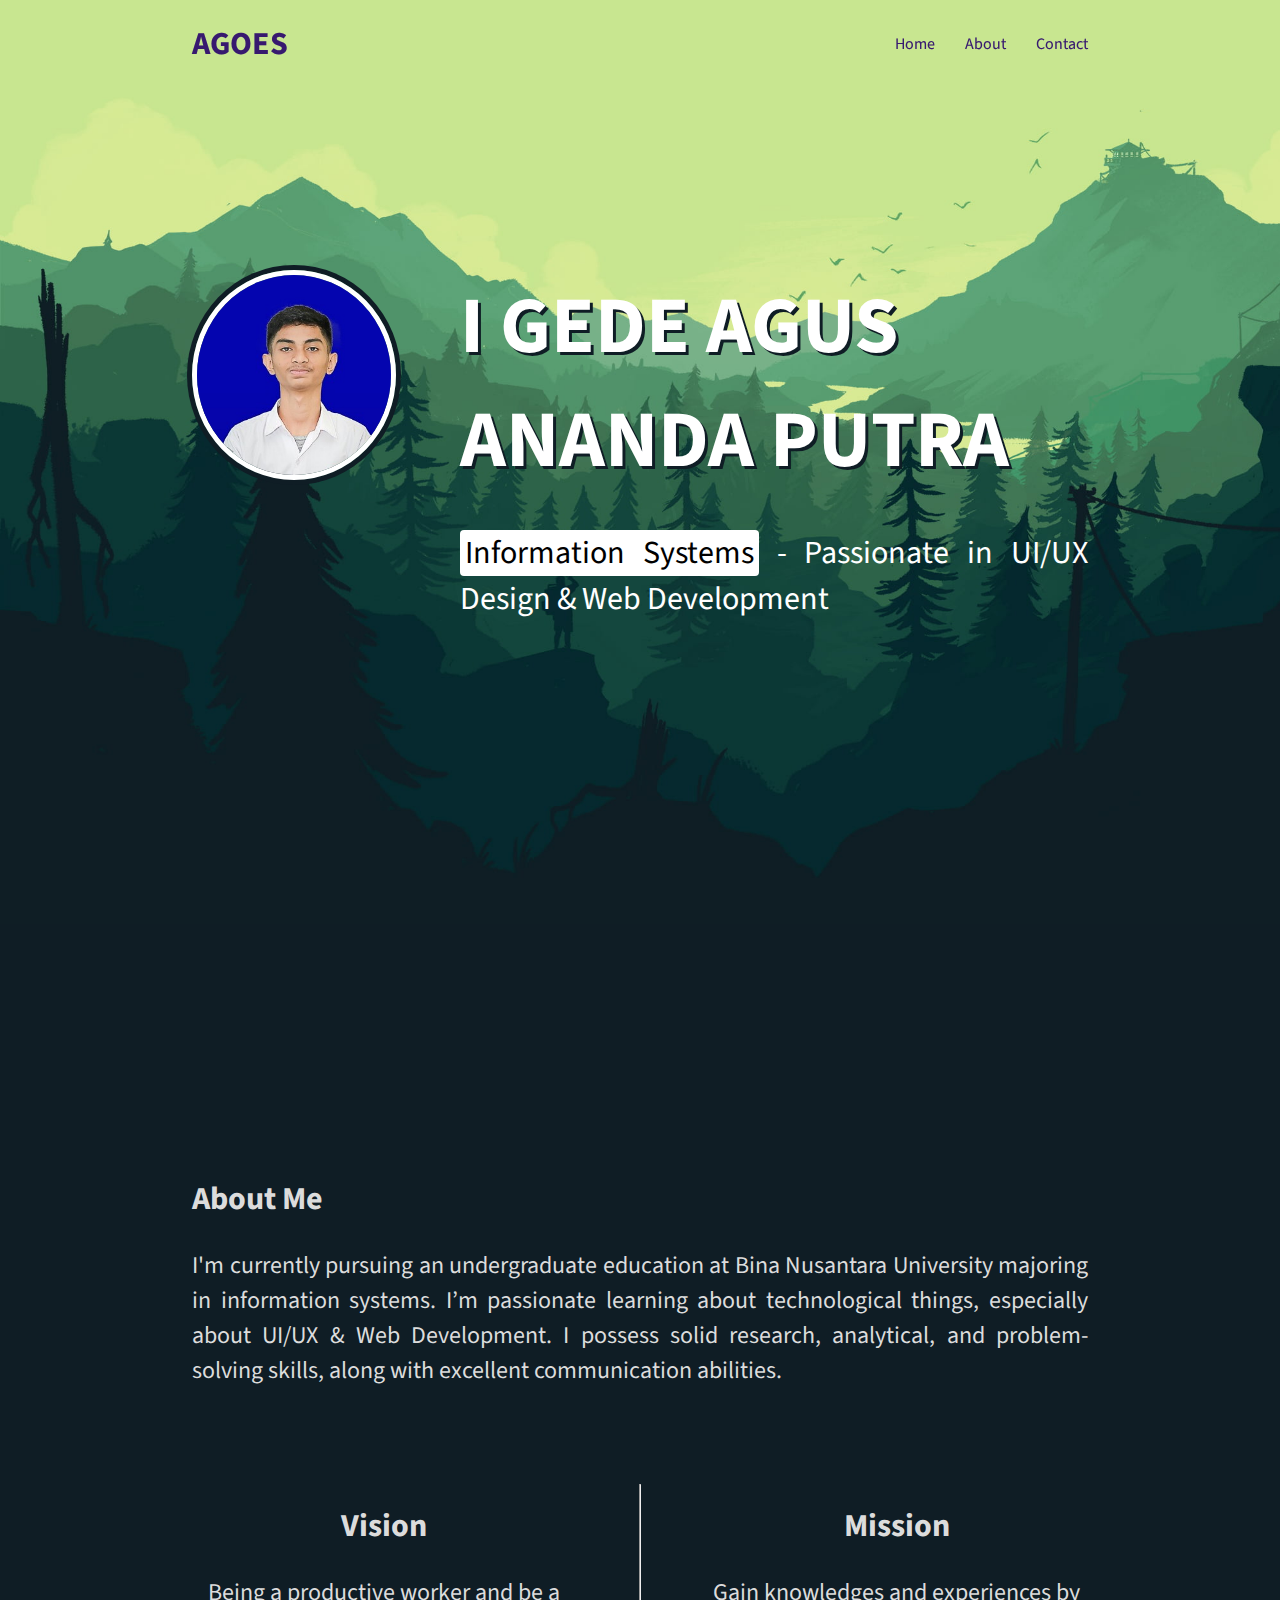
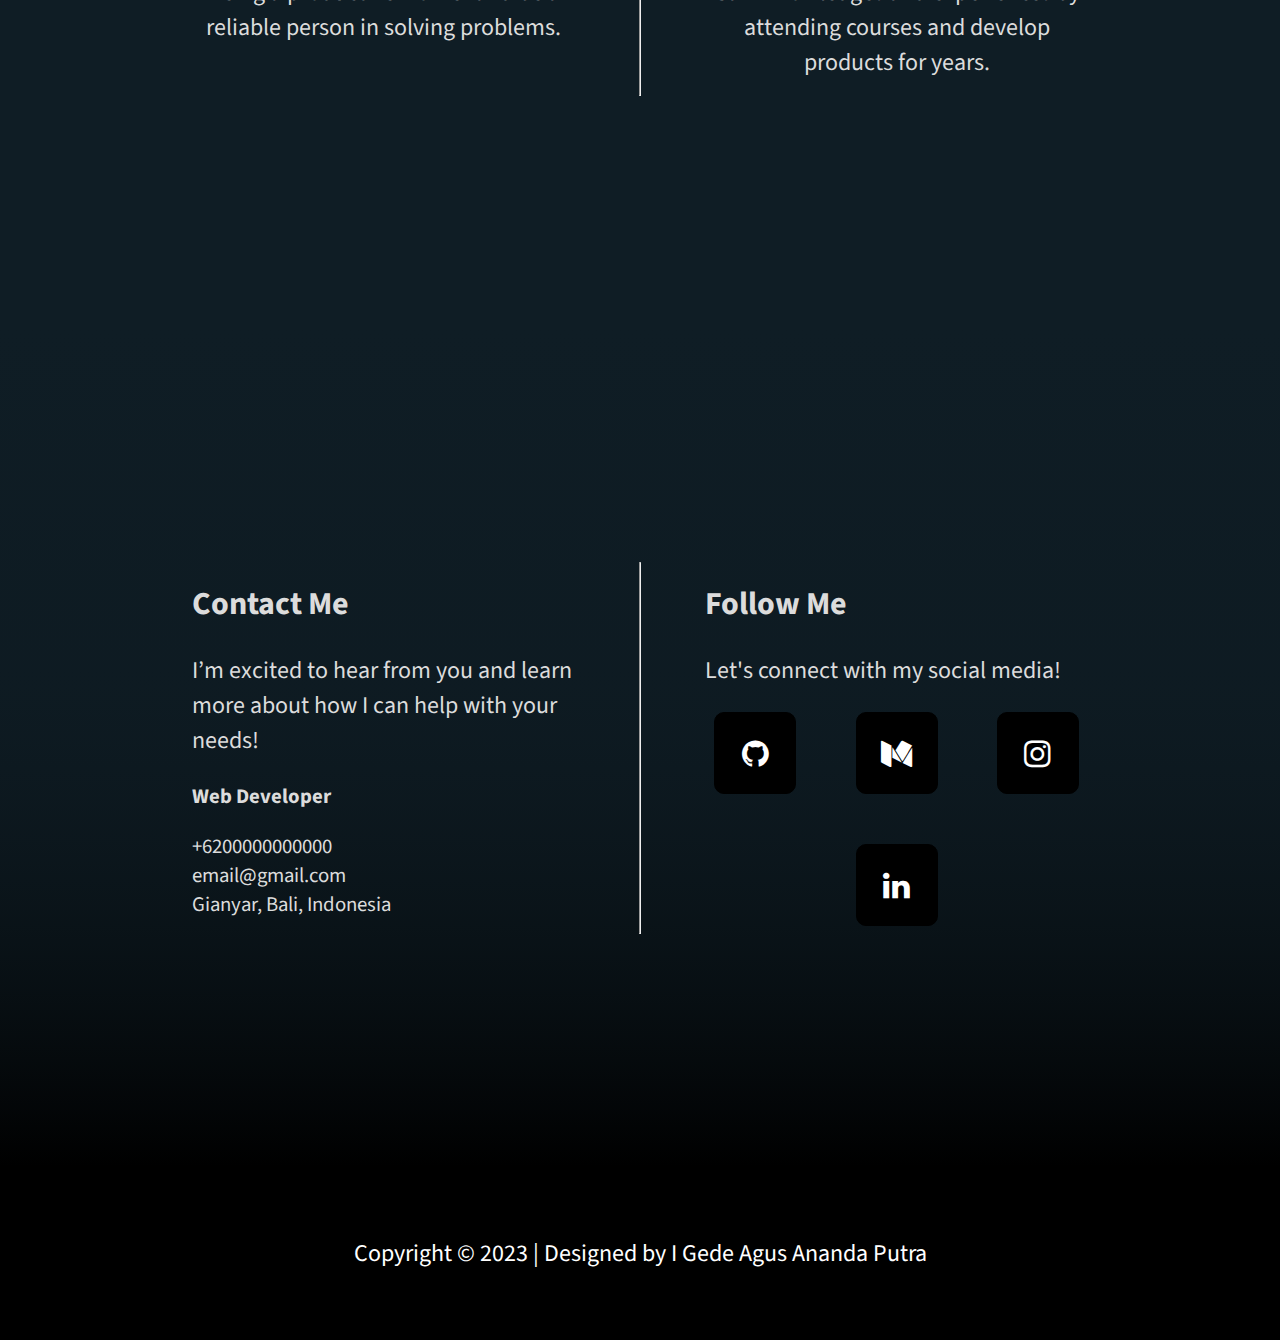
==== D_Morning_I Gede Agus Ananda Putra/index.html @ 1c46e679 "second commit" ====
<!DOCTYPE html>
<!--
AGUS' WEB PROFILE STRUCTURE:
* Semantic HTML Tags
* BEM CSS Methodologies
-->
<html lang="en">

<head>
    <meta charset="UTF-8">
    <meta name="viewport" content="width=device-width, initial-scale=1.0">
    <title>Web Profile</title>
    <link rel="stylesheet" href="style.css">
    <link rel="stylesheet" href="https://cdnjs.cloudflare.com/ajax/libs/font-awesome/4.7.0/css/font-awesome.min.css">
</head>

<body>
    <!-- HEADER -->
    <header class="navbar">
        <h1 class="navbar__logo">AGOES</h1>
        <nav class="navbar__section-links">
            <ul>
                <li><a href="#home">Home</a></li>
                <li><a href="#about">About</a></li>
                <li><a href="#contact">Contact</a></li>
            </ul>
        </nav>
    </header>

    <!-- MAIN -->
    <main>
        <section id="home" class="home">
            <img class="foto-profile" src="/D_Morning_I Gede Agus Ananda Putra/assets/profile-photos.jpg"
                alt="profile-photos">
            <article class="home__introduction">
                <h1>I GEDE AGUS ANANDA PUTRA</h1>
                <p><mark>Information Systems</mark> - Passionate in UI/UX Design & Web Development</p>
            </article>
        </section>

        <section id="about" class="about">
            <article class="about__general">
                <h2>About Me</h2>
                <p>I'm currently pursuing an undergraduate education at Bina Nusantara University majoring in
                    information systems. I’m passionate learning about technological things, especially about UI/UX &
                    Web Development. I possess solid research, analytical, and problem-solving skills, along with
                    excellent communication abilities.</p>
            </article>

            <article class="about__vision-mission">
                <article class="about__vision">
                    <h2>Vision</h2>
                    <p>Being a productive worker and be a reliable person in solving problems.</p>
                </article>
                <hr>
                <article class="about__mission">
                    <h2>Mission</h2>
                    <p>Gain knowledges and experiences by attending courses and develop products for years.</p>
                </article>
            </article>
        </section>

        <section id="contact" class="contact">
            <article class="contact__personal">
                <h2>Contact Me</h2>
                <p>I’m excited to hear from you and learn more about how I can help with your needs!</p>
                <ul>
                    <p><b>Web Developer</b></p>
                    <li>+6200000000000</li>
                    <li>email@gmail.com</li>
                    <li>Gianyar, Bali, Indonesia</li>
                </ul>
            </article>
            <hr>
            <article class="contact__socials">
                <h2>Follow Me</h2>
                <p>Let's connect with my social media!</p>
                <ul>
                    <li><a href="#" class="fa fa-github"></a></li>
                    <li><a href="#" class="fa fa-medium"></a></li>
                    <li><a href="#" class="fa fa-instagram"></a></li>
                    <li><a href="#" class="fa fa-linkedin"></a></li>
                </ul>
            </article>
        </section>
    </main>

    <!-- FOOTER -->
    <footer>
        <header class="copyright">
            <p>Copyright &copy; 2023 | Designed by I Gede Agus Ananda Putra</p>
        </header>
    </footer>
</body>

</html>
---- D_Morning_I Gede Agus Ananda Putra/style.css ----
@import url("https://fonts.googleapis.com/css?family=Source+Sans+3");

html {
    scroll-behavior: smooth;
}

body {
    margin: 0;
    font-family: "Source Sans 3";
}

.navbar {
    position: fixed;
    box-sizing: border-box;
    flex-wrap: wrap;
    width: 100vw;
    display: flex;
    justify-content: space-between;
    align-items: center;
    padding: 0 15vw;
    background-color: transparent;
    color: white;
    mix-blend-mode: exclusion;
}

.navbar__section-links {
    padding: 0;
}

.navbar__section-links > ul {
    display: flex;
    gap: 30px;
    padding: 0;
    list-style: none;
}

.navbar__section-links > ul > li > a {
    text-decoration: none;
    color: white;
    mix-blend-mode: exclusion;
    &:hover {
        cursor: pointer;
        color: gray;
    }
}

.home {
    background-image: url(assets/bg_1.jpg);
    background-size: cover;
    display: flex;
    box-sizing: border-box;
    justify-content: center;
    align-items: top;
    gap: 5vw;
    padding: 30vh 15vw;
    color: white;
}

.foto-profile{
    width: 200px;
    height: 200px;
    border-radius: 50%;
    border: 5px solid white;
    box-shadow: 0 0 0 5px #0F1D25;
    margin-bottom: 20px;
}

.home__introduction {
    background-color: transparent;
}

.home__introduction > h2 {
    font-size: clamp(1em, 10vw, 2em);
    text-shadow: 3px 3px #0F1D25;
}

.home__introduction > h1 {
    font-size: clamp(2em, 10vw, 5em);
    margin: 0;
    text-shadow: 3px 3px #0F1D25;
}

.home__introduction > p {
    font-size: clamp(1em, 10vw, 2em);
    text-align: justify;
}

.home__introduction > p > mark {
    background-color: white;
    color: black;
    border-radius: 4px;
    padding: 0 5px;
}

.about {
    background-color: #0F1D25;
    display: flex;
    flex-direction: column;
    gap: 5vw;
    padding: 25vh 15vw;
    color: rgb(220, 220, 220);
}

.about__general {
    text-align: justify;
}

.about__general > h2 {
    text-align: justify;
    font-size: clamp(1em, 10vw, 2em);
}

.about__general > p {
    text-align: justify;
    font-size: clamp(1em, 10vw, 1.5em);
}

.about__vision-mission {
    width: 100%;
    display: flex;
    box-sizing: border-box;
    justify-content: space-between;
    align-items: top;
    gap: 5vw;
}

.about__vision {
    flex: 0 50%;
}

.about__vision > h2 {
    text-align: center;
    font-size: clamp(1em, 10vw, 2em);
}

.about__vision > p {
    text-align: center;
    font-size: clamp(1em, 10vw, 1.5em);
}

.about__mission {
    flex: 0 50%;
}

.about__mission > h2 {
    text-align: center;
    font-size: clamp(1em, 10vw, 2em);
}

.about__mission > p {
    text-align: center;
    font-size: clamp(1em, 5vw, 1.5em);
}

.contact {
    background-image: linear-gradient(#0F1D25, 80%, black);
    background-size: cover;
    width: 100%;
    display: flex;
    box-sizing: border-box;
    justify-content: space-between;
    gap: 5vw;
    padding: 25vh 15vw;
    color: rgb(220, 220, 220);
}

.contact__personal {
    flex: 0 50%;
}

.contact__personal > h2 {
    font-size: clamp(1em, 10vw, 2em);
}

.contact__personal > p {
    font-size: clamp(1em, 5vw, 1.5em);
}

.contact__personal > ul {
    padding: 0;
    list-style: none;
}

.contact__personal > ul > p {
    font-size: clamp(1em, 5vw, 1.3em);
}

.contact__personal > ul > li {
    font-size: clamp(1em, 5vw, 1.3em);
}

.contact__socials {
    flex: 0 50%;
}

.contact__socials > h2 {
    font-size: clamp(1em, 10vw, 2em);
}

.contact__socials > p {
    font-size: clamp(1em, 5vw, 1.5em);
}

.contact__socials > ul {
    display: flex;
    flex-wrap: wrap;
    justify-content: space-evenly;
    padding: 0;
    list-style: none;
    gap: 50px;
}

.contact__socials > ul > p {
    font-size: clamp(1em, 5vw, 1.3em);
}

.contact__socials > ul > li {
    font-size: clamp(1em, 5vw, 1.3em);
}

.contact__socials > ul > li > a {
    width: 50px;
    height: 50px;
    padding: 15px;
    text-align: center;
    justify-content: center;
    display: flex;
    align-items: center;
    text-decoration: none;
    background-color: black;
    color: white;
    border: 1px solid black;
    border-radius: 10px;
    font-size: clamp(1em, 5vw, 1.5em);
    &:hover {
        cursor: pointer;
        color: gray;
    }
}

.copyright {
    margin: 0;
    padding: 5vh 15vw;
    text-align: center;
    background-color: black;
    color: white;
    font-size: clamp(1em, 5vw, 1.5em);
}
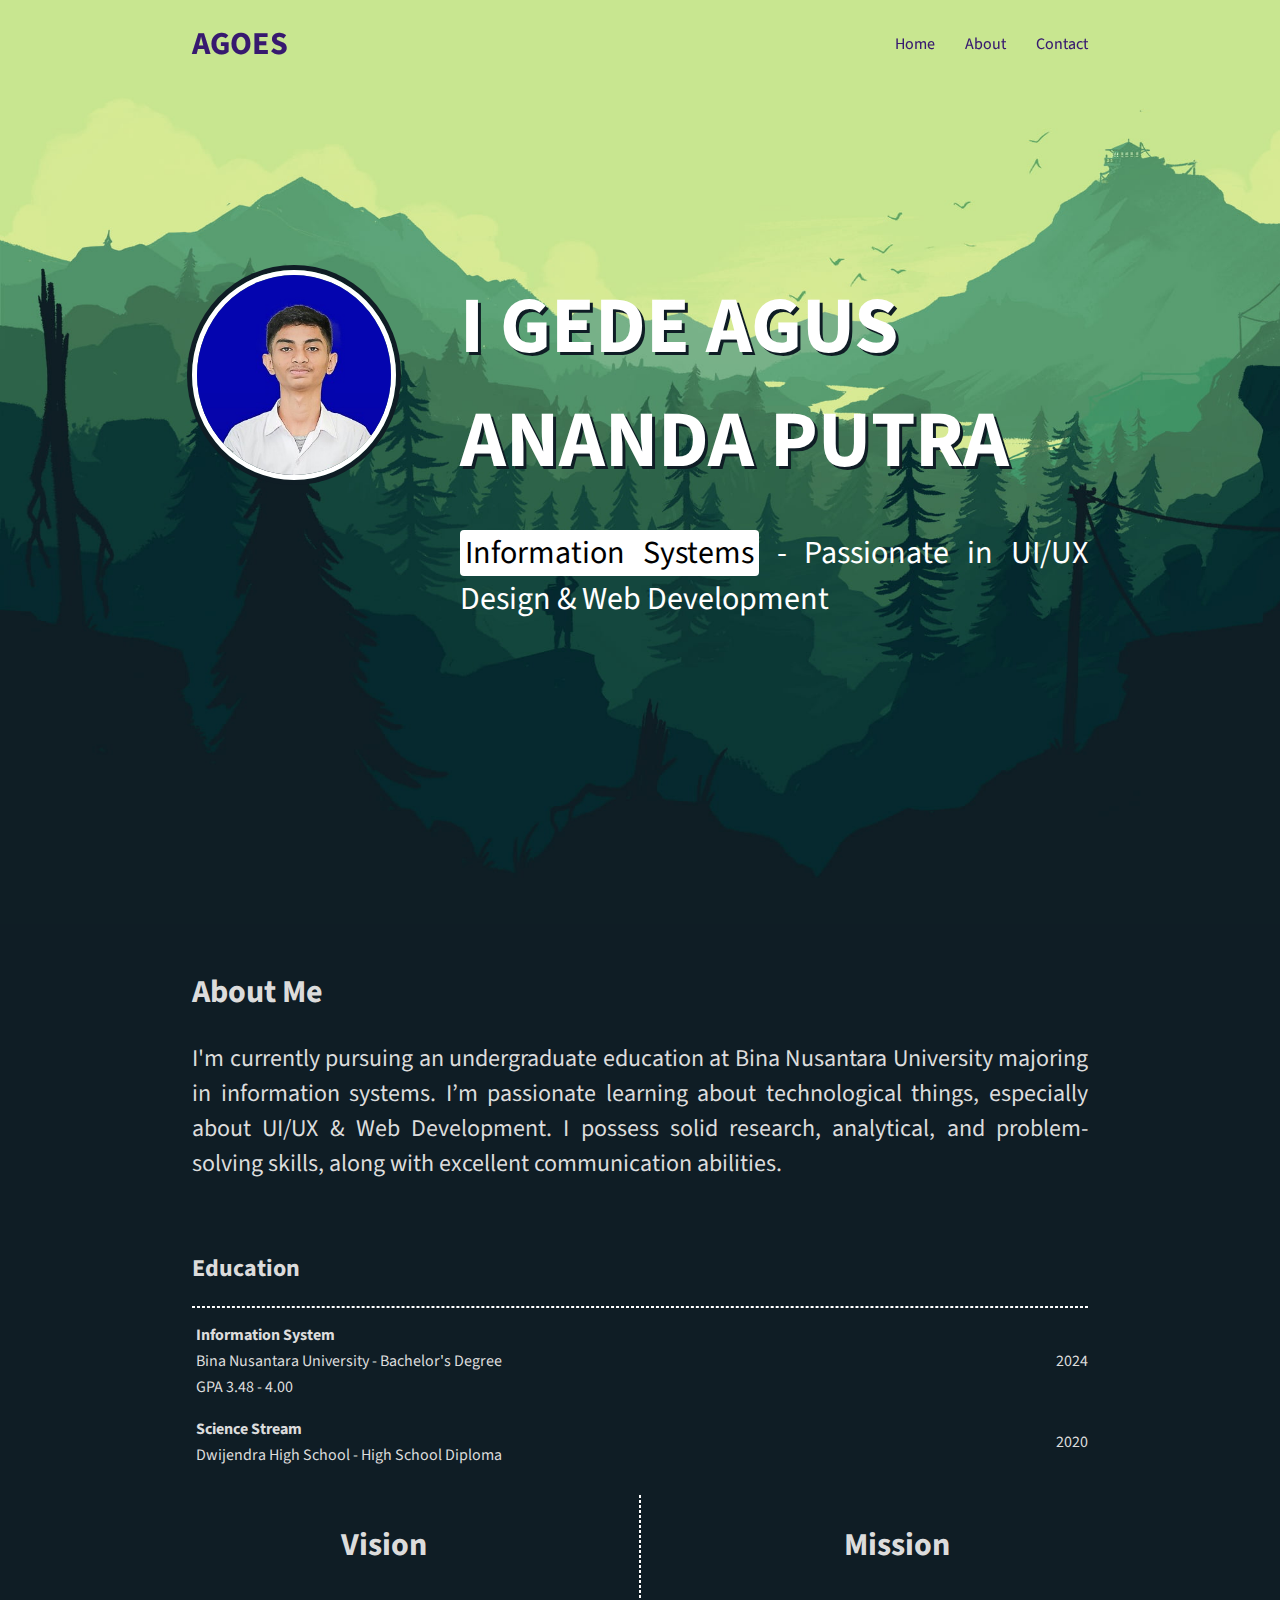
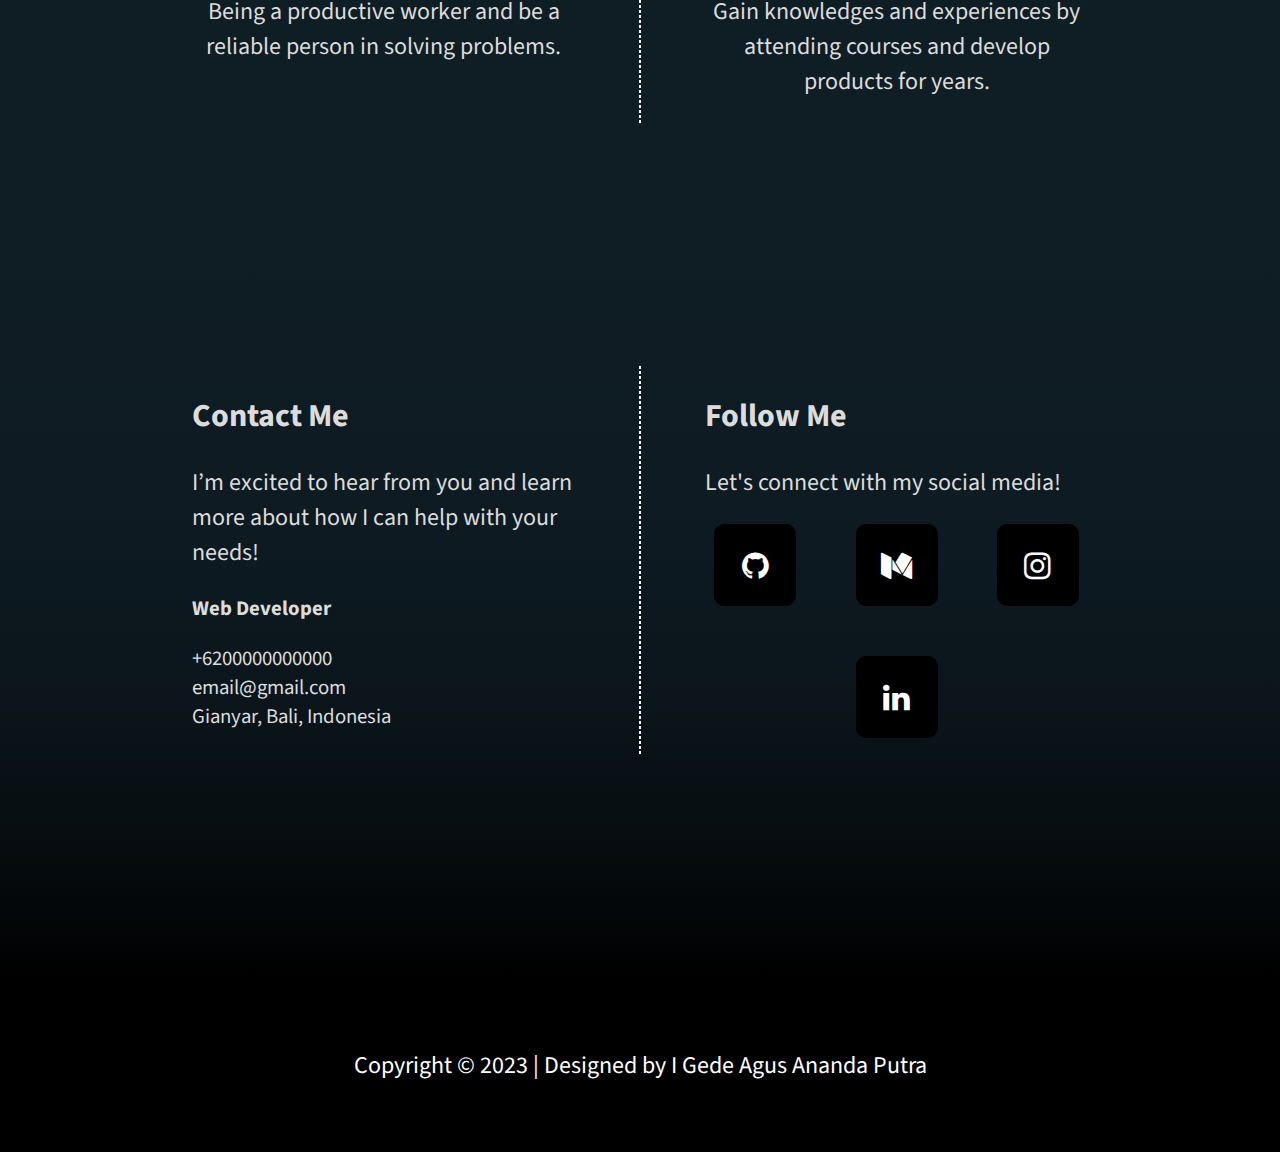
==== commit adf02437: "add education" ====
--- a/D_Morning_I Gede Agus Ananda Putra/index.html
+++ b/D_Morning_I Gede Agus Ananda Putra/index.html
@@ -47,6 +47,26 @@
                     excellent communication abilities.</p>
             </article>
 
+            <article class="about__education">
+                <h2>Education</h2>
+                <hr>
+                <article class="about__education-card">
+                    <div role="detail" class="detail" aria-level="1">
+                        <p style="font-weight: bold;">Information System</p>
+                        <p>Bina Nusantara University - Bachelor's Degree</p>
+                        <p>GPA 3.48 ‑ 4.00 </p>
+                    </div>
+                    <aside>2024</aside>
+                </article>
+                <article class="about__education-card">
+                    <div role="detail" class="detail" aria-level="1">
+                        <p style="font-weight: bold;">Science Stream</p>
+                        <p>Dwijendra High School - High School Diploma</p>
+                    </div>
+                    <aside>2020</aside>
+                </article>
+            </article>
+
             <article class="about__vision-mission">
                 <article class="about__vision">
                     <h2>Vision</h2>
@@ -76,10 +96,10 @@
                 <h2>Follow Me</h2>
                 <p>Let's connect with my social media!</p>
                 <ul>
-                    <li><a href="#" class="fa fa-github"></a></li>
-                    <li><a href="#" class="fa fa-medium"></a></li>
-                    <li><a href="#" class="fa fa-instagram"></a></li>
-                    <li><a href="#" class="fa fa-linkedin"></a></li>
+                    <li><a href="https://github.com/agusputra69" class="fa fa-github"></a></li>
+                    <li><a href="https://medium.com/@agusputra69" class="fa fa-medium"></a></li>
+                    <li><a href="https://www.instagram.com/agusputra01_/" class="fa fa-instagram"></a></li>
+                    <li><a href="https://www.linkedin.com/in/agusputra69/" class="fa fa-linkedin"></a></li>
                 </ul>
             </article>
         </section>
--- a/D_Morning_I Gede Agus Ananda Putra/style.css
+++ b/D_Morning_I Gede Agus Ananda Putra/style.css
@@ -96,10 +96,14 @@
     background-color: #0F1D25;
     display: flex;
     flex-direction: column;
-    gap: 5vw;
-    padding: 25vh 15vw;
+    gap: 2vw;
+    padding: 2vh 15vw;
     color: rgb(220, 220, 220);
 }
+hr{
+    border: 1px dashed white;
+    margin: 0;
+}
 
 .about__general {
     text-align: justify;
@@ -113,6 +117,27 @@
 .about__general > p {
     text-align: justify;
     font-size: clamp(1em, 10vw, 1.5em);
+}
+
+.about__education-card {
+    display: flex;
+    box-sizing: border-box;
+    justify-content: space-between;
+    align-items: center;
+    margin-top: 12px;
+}
+
+.about__education-card > .detail {
+    flex: 0 50%;
+}
+
+.about__education-card > .detail > p {
+    margin: 4px;
+}
+
+.about__education-card > aside {
+    flex: 0 50%;
+    text-align: right;
 }
 
 .about__vision-mission {
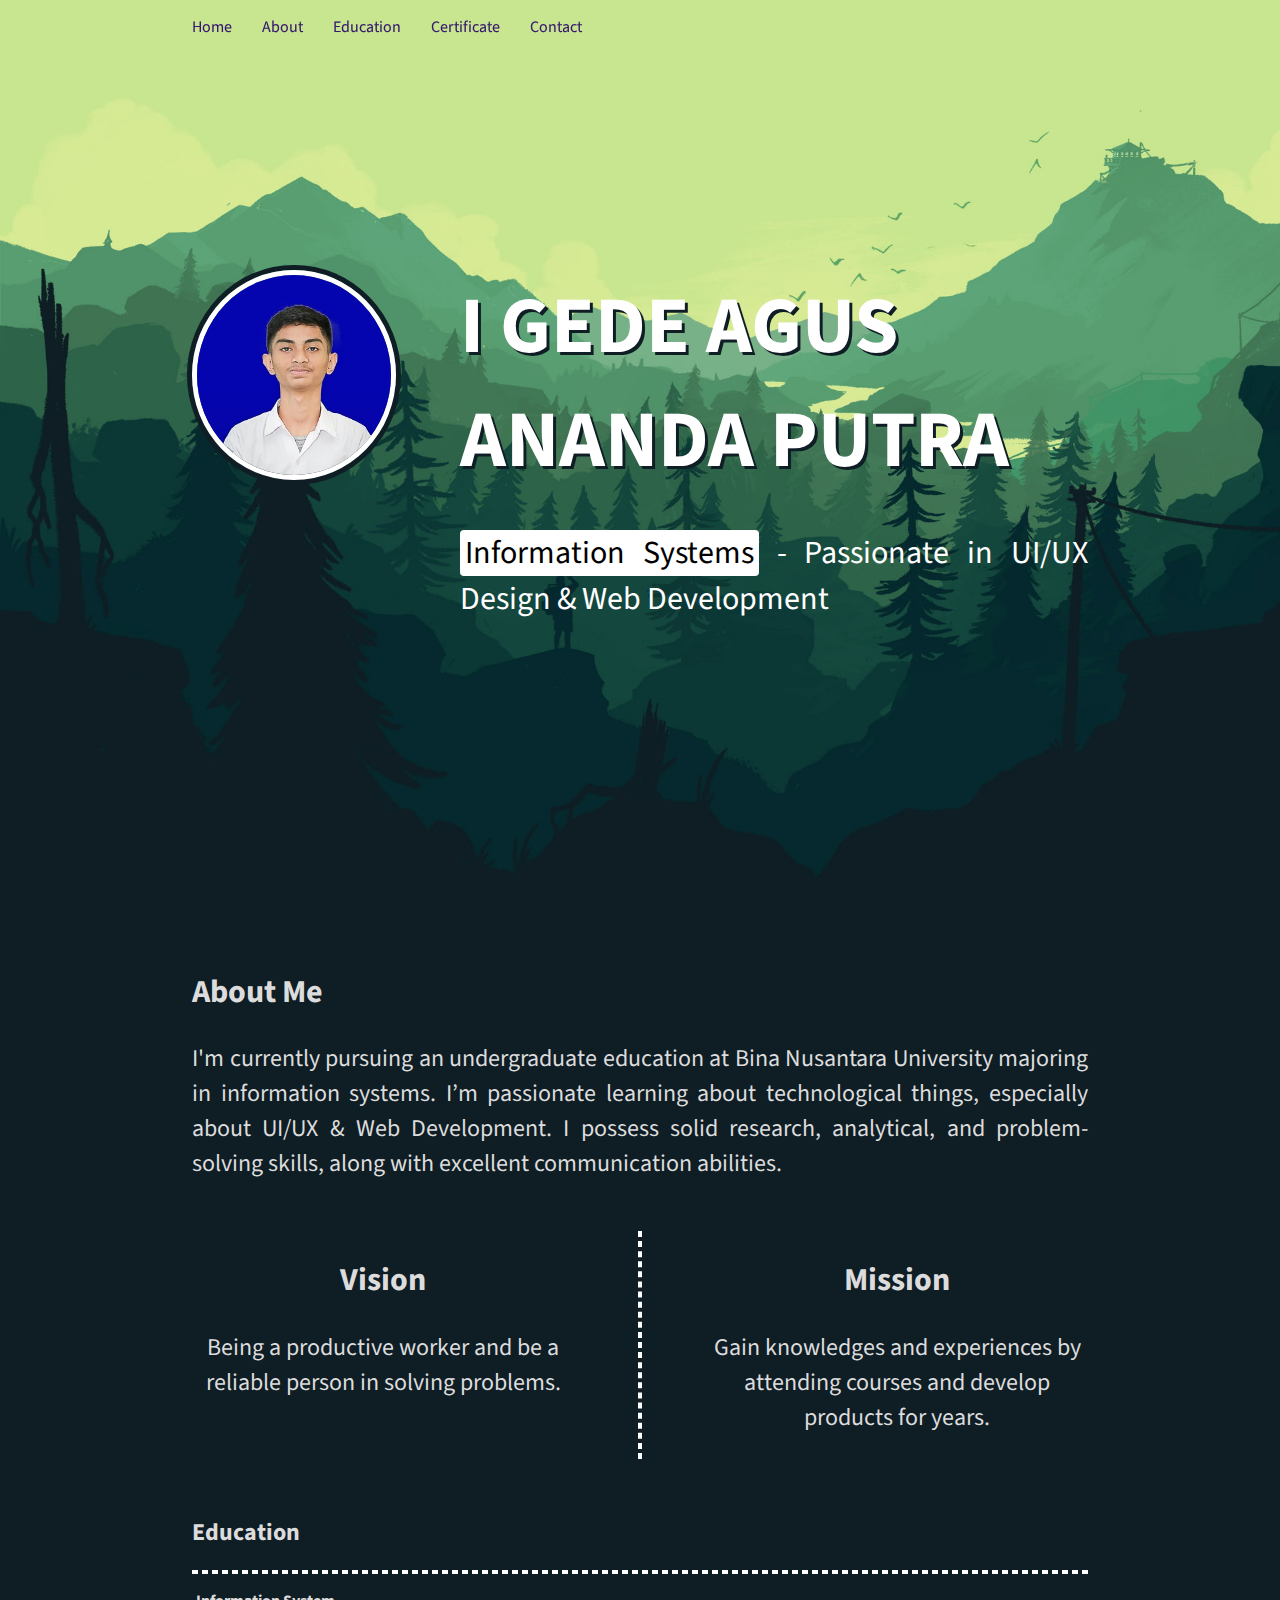
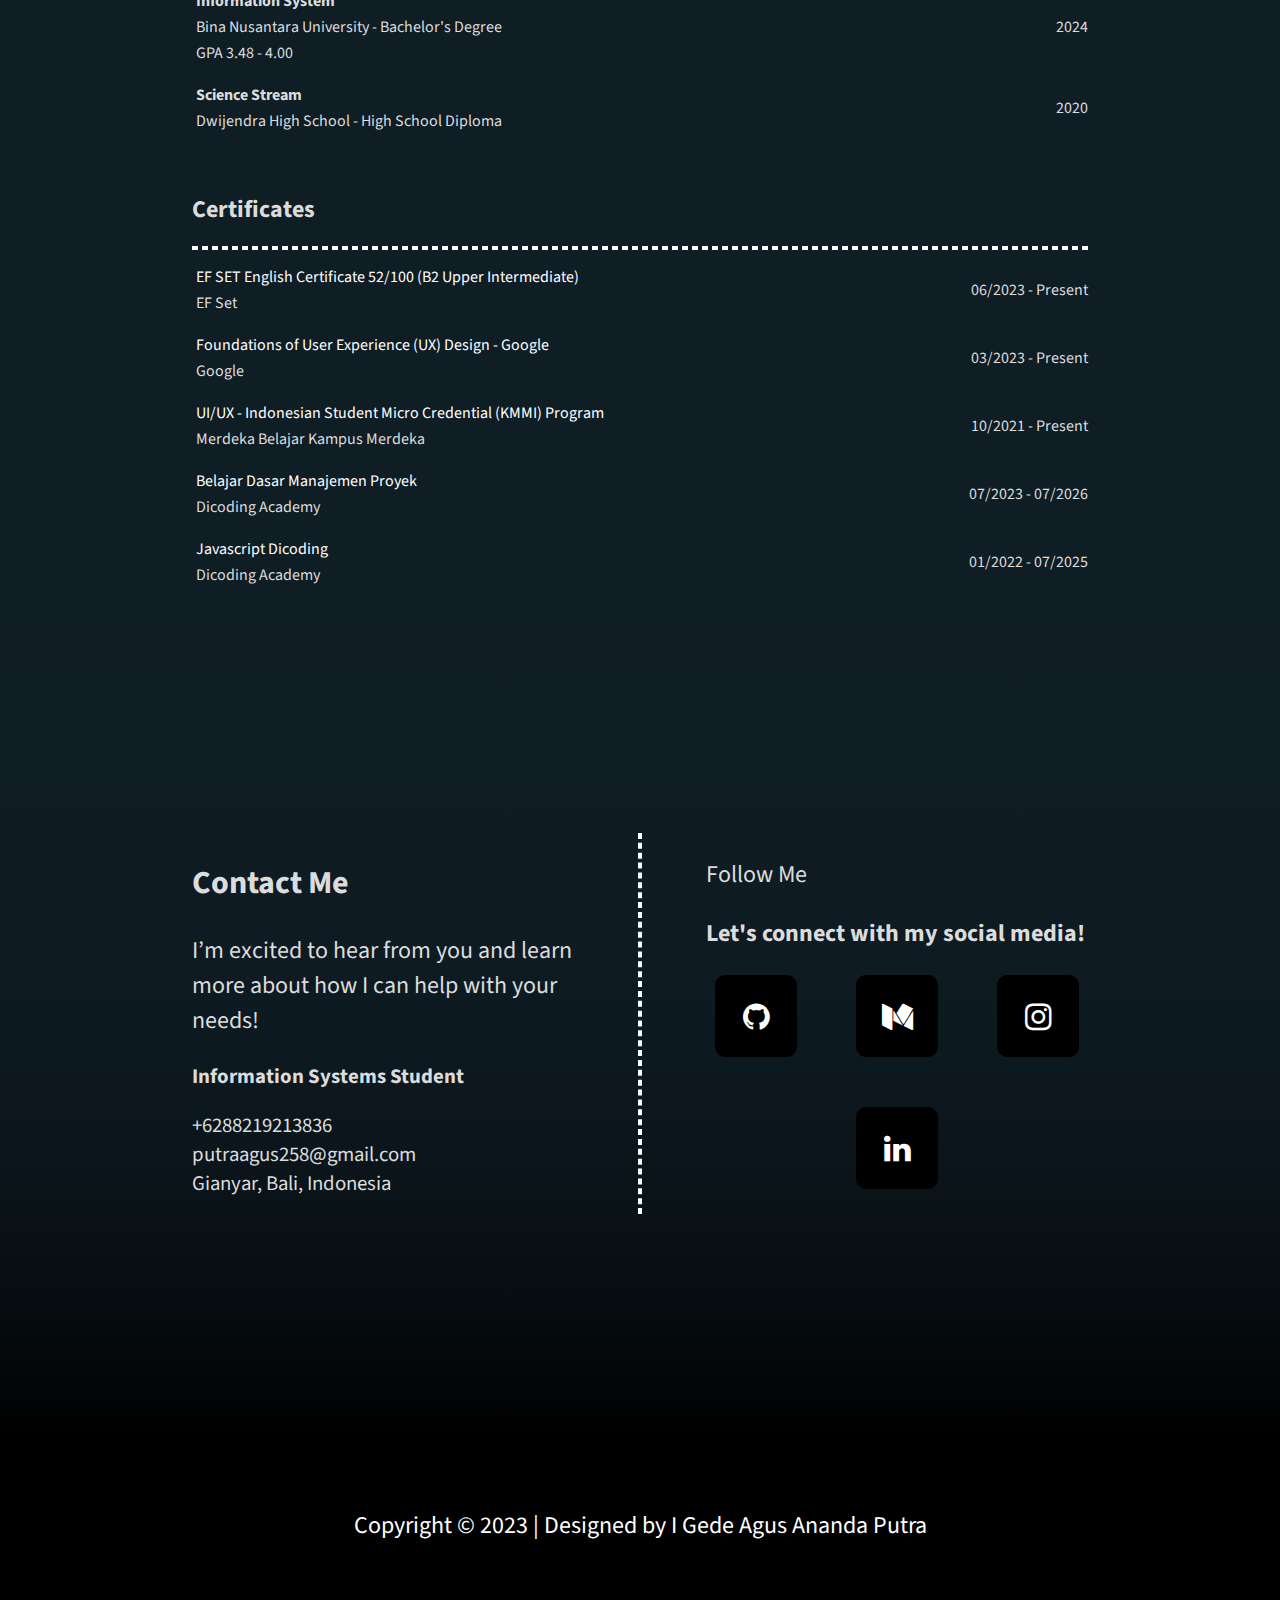
==== commit d50a1079: "revisi certificates" ====
--- a/D_Morning_I Gede Agus Ananda Putra/index.html
+++ b/D_Morning_I Gede Agus Ananda Putra/index.html
@@ -17,11 +17,13 @@
 <body>
     <!-- HEADER -->
     <header class="navbar">
-        <h1 class="navbar__logo">AGOES</h1>
+        <!-- <h1 class="navbar__logo">AGOES</h1> -->
         <nav class="navbar__section-links">
             <ul>
                 <li><a href="#home">Home</a></li>
                 <li><a href="#about">About</a></li>
+                <li><a href="#educations">Education</a></li>
+                <li><a href="#certificates">Certificate</a></li>
                 <li><a href="#contact">Contact</a></li>
             </ul>
         </nav>
@@ -47,25 +49,7 @@
                     excellent communication abilities.</p>
             </article>
 
-            <article class="about__education">
-                <h2>Education</h2>
-                <hr>
-                <article class="about__education-card">
-                    <div role="detail" class="detail" aria-level="1">
-                        <p style="font-weight: bold;">Information System</p>
-                        <p>Bina Nusantara University - Bachelor's Degree</p>
-                        <p>GPA 3.48 ‑ 4.00 </p>
-                    </div>
-                    <aside>2024</aside>
-                </article>
-                <article class="about__education-card">
-                    <div role="detail" class="detail" aria-level="1">
-                        <p style="font-weight: bold;">Science Stream</p>
-                        <p>Dwijendra High School - High School Diploma</p>
-                    </div>
-                    <aside>2020</aside>
-                </article>
-            </article>
+
 
             <article class="about__vision-mission">
                 <article class="about__vision">
@@ -79,22 +63,92 @@
                 </article>
             </article>
         </section>
+        <!-- Education -->
+        <article id="educations" class="education">
+            <h2>Education</h2>
+            <hr>
+            <article class="education-card">
+                <div role="detail" class="detail" aria-level="1">
+                    <p style="font-weight: bold;">Information System</p>
+                    <p>Bina Nusantara University - Bachelor's Degree</p>
+                    <p>GPA 3.48 ‑ 4.00 </p>
+                </div>
+                <aside>2024</aside>
+            </article>
+            <article class="education-card">
+                <div role="detail" class="detail" aria-level="1">
+                    <p style="font-weight: bold;">Science Stream</p>
+                    <p>Dwijendra High School - High School Diploma</p>
+                </div>
+                <aside>2020</aside>
+            </article>
+        </article>
+        <!-- Certificates -->
+        <article id="certificates" class="certificates">
+            <h2>Certificates</h2>
+            <hr>
+            <article class="certificate-card">
+                <div role="detail" class="detail" aria-level="1">
+                    <p><a href="https://www.efset.org/cert/QVvbT6" style=" color: white; text-decoration: none;">EF SET
+                            English Certificate
+                            52/100 (B2 Upper Intermediate)</a></p>
+                    <p>EF Set</p>
+                </div>
+                <aside>06/2023 - Present</aside>
+            </article>
+            <article class="certificate-card">
+                <div role="detail" class="detail" aria-level="1">
+                    <p><a href="https://coursera.org/verify/TE6LRBHLRQU8"
+                            style=" color: white; text-decoration: none;">Foundations of User Experience (UX) Design -
+                            Google</a></p>
+                    <p>Google</p>
+                </div>
+                <aside>03/2023 - Present</aside>
+            </article>
+            <article class="certificate-card">
+                <div role="detail" class="detail" aria-level="1">
+                    <p><a href="https://drive.google.com/file/d/1LxX2k-O5gAJzHJj4rt5mxLBGga_g1T_G/view?usp=sharing"
+                            style=" color: white; text-decoration: none;">UI/UX - Indonesian Student Micro Credential
+                            (KMMI) Program</a></p>
+                    <p>Merdeka Belajar Kampus Merdeka</p>
+                </div>
+                <aside>10/2021 - Present</aside>
+            </article>
+            <article class="certificate-card">
+                <div role="detail" class="detail" aria-level="1">
+                    <p><a href="https://www.dicoding.com/certificates/JLX1DNRWNZ72"
+                            style=" color: white; text-decoration: none;">Belajar
+                            Dasar Manajemen Proyek</a></p>
+                    <p>Dicoding Academy</p>
+                </div>
+                <aside>07/2023 - 07/2026</aside>
+            </article>
+            <article class="certificate-card">
+                <div role="detail" class="detail" aria-level="1">
+                    <p><a href="https://www.dicoding.com/certificates/NVP798N5OZR0"
+                            style=" color: white; text-decoration: none;">Javascript Dicoding</a></p>
+                    <p>Dicoding Academy</p>
+                </div>
+                <aside>01/2022 - 07/2025</aside>
+            </article>
 
+
+        </article>
         <section id="contact" class="contact">
             <article class="contact__personal">
                 <h2>Contact Me</h2>
                 <p>I’m excited to hear from you and learn more about how I can help with your needs!</p>
                 <ul>
-                    <p><b>Web Developer</b></p>
-                    <li>+6200000000000</li>
-                    <li>email@gmail.com</li>
+                    <p><b>Information Systems Student</b></p>
+                    <li>+6288219213836</li>
+                    <li>putraagus258@gmail.com</li>
                     <li>Gianyar, Bali, Indonesia</li>
                 </ul>
             </article>
             <hr>
             <article class="contact__socials">
-                <h2>Follow Me</h2>
-                <p>Let's connect with my social media!</p>
+                <p>Follow Me</p>
+                <p style="font-weight: bold;">Let's connect with my social media!</p>
                 <ul>
                     <li><a href="https://github.com/agusputra69" class="fa fa-github"></a></li>
                     <li><a href="https://medium.com/@agusputra69" class="fa fa-medium"></a></li>
--- a/D_Morning_I Gede Agus Ananda Putra/style.css
+++ b/D_Morning_I Gede Agus Ananda Putra/style.css
@@ -101,7 +101,7 @@
     color: rgb(220, 220, 220);
 }
 hr{
-    border: 1px dashed white;
+    border: 2px dashed white;
     margin: 0;
 }
 
@@ -119,7 +119,15 @@
     font-size: clamp(1em, 10vw, 1.5em);
 }
 
-.about__education-card {
+.education {
+    background-color: #0F1D25;
+    display: flex;
+    flex-direction: column;
+    padding: 2vh 15vw;
+    color: rgb(220, 220, 220);
+}
+
+.education-card {
     display: flex;
     box-sizing: border-box;
     justify-content: space-between;
@@ -127,19 +135,47 @@
     margin-top: 12px;
 }
 
-.about__education-card > .detail {
-    flex: 0 50%;
-}
-
-.about__education-card > .detail > p {
+.education-card > .detail {
+    flex: 0 50%;
+}
+
+.education-card > .detail > p {
     margin: 4px;
 }
 
-.about__education-card > aside {
+.education-card > aside {
     flex: 0 50%;
     text-align: right;
 }
 
+.certificates {
+    background-color: #0F1D25;
+    display: flex;
+    flex-direction: column;
+    padding: 2vh 15vw;
+    color: rgb(220, 220, 220);
+}
+
+.certificate-card {
+    display: flex;
+    box-sizing: border-box;
+    justify-content: space-between;
+    align-items: center;
+    margin-top: 12px;
+}
+
+.certificate-card > .detail {
+    flex: 0 50%;
+}
+
+.certificate-card > .detail > p {
+    margin: 4px;
+}
+
+.certificates-card > aside {
+    flex: 0 50%;
+    text-align: right;
+}
 .about__vision-mission {
     width: 100%;
     display: flex;
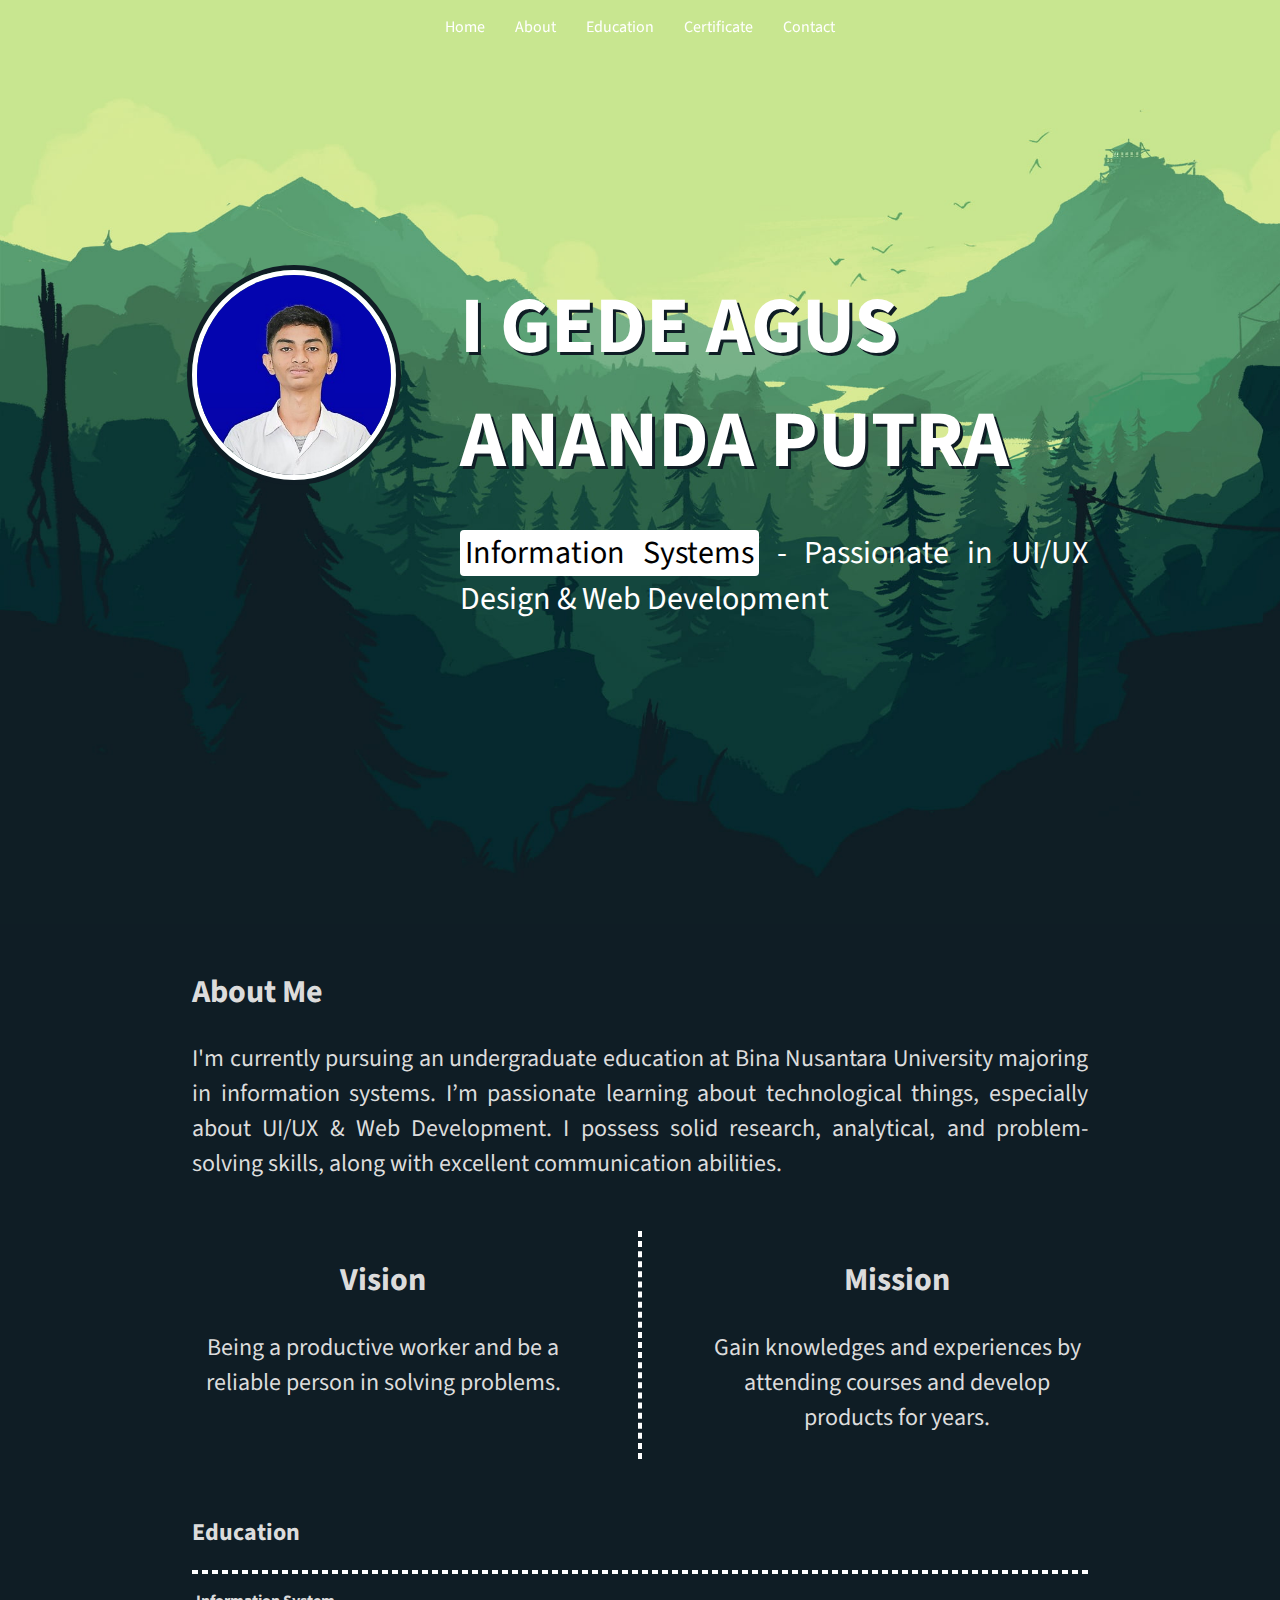
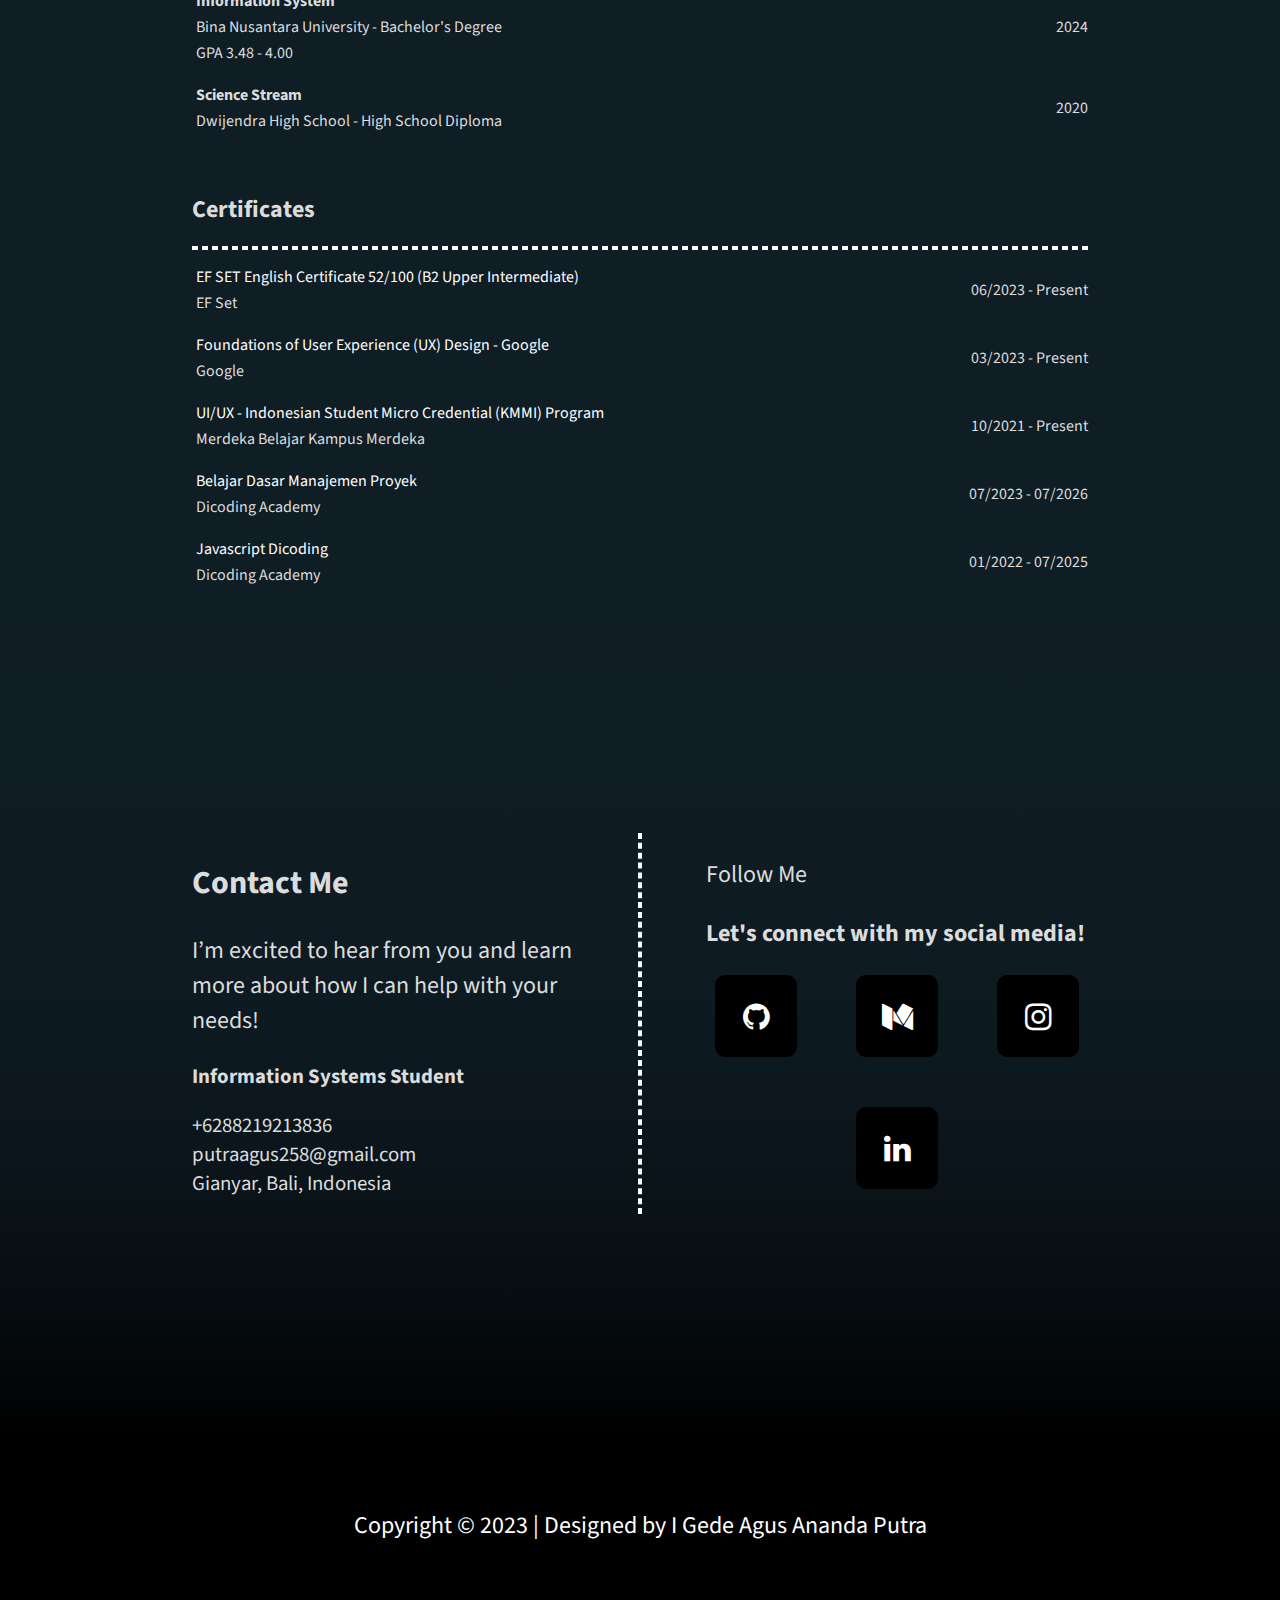
==== commit 53723620: "menambahkan js" ====
--- a/D_Morning_I Gede Agus Ananda Putra/index.html
+++ b/D_Morning_I Gede Agus Ananda Putra/index.html
@@ -12,6 +12,7 @@
     <title>Web Profile</title>
     <link rel="stylesheet" href="style.css">
     <link rel="stylesheet" href="https://cdnjs.cloudflare.com/ajax/libs/font-awesome/4.7.0/css/font-awesome.min.css">
+    <script src="/D_Morning_I Gede Agus Ananda Putra/scripts.js"></script>
 </head>
 
 <body>
--- a/D_Morning_I Gede Agus Ananda Putra/style.css
+++ b/D_Morning_I Gede Agus Ananda Putra/style.css
@@ -1,309 +1,308 @@
-@import url("https://fonts.googleapis.com/css?family=Source+Sans+3");
+@import url('https://fonts.googleapis.com/css?family=Source+Sans+3');
 
 html {
-    scroll-behavior: smooth;
+  scroll-behavior: smooth;
 }
 
 body {
-    margin: 0;
-    font-family: "Source Sans 3";
+  margin: 0;
+  font-family: 'Source Sans 3';
 }
 
 .navbar {
-    position: fixed;
-    box-sizing: border-box;
-    flex-wrap: wrap;
-    width: 100vw;
-    display: flex;
-    justify-content: space-between;
-    align-items: center;
-    padding: 0 15vw;
-    background-color: transparent;
-    color: white;
-    mix-blend-mode: exclusion;
+  position: fixed;
+  box-sizing: border-box;
+  flex-wrap: wrap;
+  width: 100vw;
+  display: flex;
+  justify-content: center;
+  align-items: center;
+  padding: 0 15vw;
+  background-color: transparent;
+  color: white;
 }
 
 .navbar__section-links {
-    padding: 0;
+  padding: 0;
 }
 
 .navbar__section-links > ul {
-    display: flex;
-    gap: 30px;
-    padding: 0;
-    list-style: none;
+  display: flex;
+  gap: 30px;
+  padding: 0;
+  list-style: none;
 }
 
 .navbar__section-links > ul > li > a {
-    text-decoration: none;
-    color: white;
-    mix-blend-mode: exclusion;
-    &:hover {
-        cursor: pointer;
-        color: gray;
-    }
+  text-decoration: none;
+  color: white;
+  mix-blend-mode: exclusion;
+  &:hover {
+    cursor: pointer;
+    color: gray;
+  }
 }
 
 .home {
-    background-image: url(assets/bg_1.jpg);
-    background-size: cover;
-    display: flex;
-    box-sizing: border-box;
-    justify-content: center;
-    align-items: top;
-    gap: 5vw;
-    padding: 30vh 15vw;
-    color: white;
-}
-
-.foto-profile{
-    width: 200px;
-    height: 200px;
-    border-radius: 50%;
-    border: 5px solid white;
-    box-shadow: 0 0 0 5px #0F1D25;
-    margin-bottom: 20px;
+  background-image: url(assets/bg_1.jpg);
+  background-size: cover;
+  display: flex;
+  box-sizing: border-box;
+  justify-content: center;
+  align-items: top;
+  gap: 5vw;
+  padding: 30vh 15vw;
+  color: white;
+}
+
+.foto-profile {
+  width: 200px;
+  height: 200px;
+  border-radius: 50%;
+  border: 5px solid white;
+  box-shadow: 0 0 0 5px #0f1d25;
+  margin-bottom: 20px;
 }
 
 .home__introduction {
-    background-color: transparent;
+  background-color: transparent;
 }
 
 .home__introduction > h2 {
-    font-size: clamp(1em, 10vw, 2em);
-    text-shadow: 3px 3px #0F1D25;
+  font-size: clamp(1em, 10vw, 2em);
+  text-shadow: 3px 3px #0f1d25;
 }
 
 .home__introduction > h1 {
-    font-size: clamp(2em, 10vw, 5em);
-    margin: 0;
-    text-shadow: 3px 3px #0F1D25;
+  font-size: clamp(2em, 10vw, 5em);
+  margin: 0;
+  text-shadow: 3px 3px #0f1d25;
 }
 
 .home__introduction > p {
-    font-size: clamp(1em, 10vw, 2em);
-    text-align: justify;
+  font-size: clamp(1em, 10vw, 2em);
+  text-align: justify;
 }
 
 .home__introduction > p > mark {
-    background-color: white;
-    color: black;
-    border-radius: 4px;
-    padding: 0 5px;
+  background-color: white;
+  color: black;
+  border-radius: 4px;
+  padding: 0 5px;
 }
 
 .about {
-    background-color: #0F1D25;
-    display: flex;
-    flex-direction: column;
-    gap: 2vw;
-    padding: 2vh 15vw;
-    color: rgb(220, 220, 220);
-}
-hr{
-    border: 2px dashed white;
-    margin: 0;
+  background-color: #0f1d25;
+  display: flex;
+  flex-direction: column;
+  gap: 2vw;
+  padding: 2vh 15vw;
+  color: rgb(220, 220, 220);
+}
+hr {
+  border: 2px dashed white;
+  margin: 0;
 }
 
 .about__general {
-    text-align: justify;
+  text-align: justify;
 }
 
 .about__general > h2 {
-    text-align: justify;
-    font-size: clamp(1em, 10vw, 2em);
+  text-align: justify;
+  font-size: clamp(1em, 10vw, 2em);
 }
 
 .about__general > p {
-    text-align: justify;
-    font-size: clamp(1em, 10vw, 1.5em);
+  text-align: justify;
+  font-size: clamp(1em, 10vw, 1.5em);
 }
 
 .education {
-    background-color: #0F1D25;
-    display: flex;
-    flex-direction: column;
-    padding: 2vh 15vw;
-    color: rgb(220, 220, 220);
+  background-color: #0f1d25;
+  display: flex;
+  flex-direction: column;
+  padding: 2vh 15vw;
+  color: rgb(220, 220, 220);
 }
 
 .education-card {
-    display: flex;
-    box-sizing: border-box;
-    justify-content: space-between;
-    align-items: center;
-    margin-top: 12px;
+  display: flex;
+  box-sizing: border-box;
+  justify-content: space-between;
+  align-items: center;
+  margin-top: 12px;
 }
 
 .education-card > .detail {
-    flex: 0 50%;
+  flex: 0 50%;
 }
 
 .education-card > .detail > p {
-    margin: 4px;
+  margin: 4px;
 }
 
 .education-card > aside {
-    flex: 0 50%;
-    text-align: right;
+  flex: 0 50%;
+  text-align: right;
 }
 
 .certificates {
-    background-color: #0F1D25;
-    display: flex;
-    flex-direction: column;
-    padding: 2vh 15vw;
-    color: rgb(220, 220, 220);
+  background-color: #0f1d25;
+  display: flex;
+  flex-direction: column;
+  padding: 2vh 15vw;
+  color: rgb(220, 220, 220);
 }
 
 .certificate-card {
-    display: flex;
-    box-sizing: border-box;
-    justify-content: space-between;
-    align-items: center;
-    margin-top: 12px;
+  display: flex;
+  box-sizing: border-box;
+  justify-content: space-between;
+  align-items: center;
+  margin-top: 12px;
 }
 
 .certificate-card > .detail {
-    flex: 0 50%;
+  flex: 0 50%;
 }
 
 .certificate-card > .detail > p {
-    margin: 4px;
+  margin: 4px;
 }
 
 .certificates-card > aside {
-    flex: 0 50%;
-    text-align: right;
+  flex: 0 50%;
+  text-align: right;
 }
 .about__vision-mission {
-    width: 100%;
-    display: flex;
-    box-sizing: border-box;
-    justify-content: space-between;
-    align-items: top;
-    gap: 5vw;
+  width: 100%;
+  display: flex;
+  box-sizing: border-box;
+  justify-content: space-between;
+  align-items: top;
+  gap: 5vw;
 }
 
 .about__vision {
-    flex: 0 50%;
+  flex: 0 50%;
 }
 
 .about__vision > h2 {
-    text-align: center;
-    font-size: clamp(1em, 10vw, 2em);
+  text-align: center;
+  font-size: clamp(1em, 10vw, 2em);
 }
 
 .about__vision > p {
-    text-align: center;
-    font-size: clamp(1em, 10vw, 1.5em);
+  text-align: center;
+  font-size: clamp(1em, 10vw, 1.5em);
 }
 
 .about__mission {
-    flex: 0 50%;
+  flex: 0 50%;
 }
 
 .about__mission > h2 {
-    text-align: center;
-    font-size: clamp(1em, 10vw, 2em);
+  text-align: center;
+  font-size: clamp(1em, 10vw, 2em);
 }
 
 .about__mission > p {
-    text-align: center;
-    font-size: clamp(1em, 5vw, 1.5em);
+  text-align: center;
+  font-size: clamp(1em, 5vw, 1.5em);
 }
 
 .contact {
-    background-image: linear-gradient(#0F1D25, 80%, black);
-    background-size: cover;
-    width: 100%;
-    display: flex;
-    box-sizing: border-box;
-    justify-content: space-between;
-    gap: 5vw;
-    padding: 25vh 15vw;
-    color: rgb(220, 220, 220);
+  background-image: linear-gradient(#0f1d25, 80%, black);
+  background-size: cover;
+  width: 100%;
+  display: flex;
+  box-sizing: border-box;
+  justify-content: space-between;
+  gap: 5vw;
+  padding: 25vh 15vw;
+  color: rgb(220, 220, 220);
 }
 
 .contact__personal {
-    flex: 0 50%;
+  flex: 0 50%;
 }
 
 .contact__personal > h2 {
-    font-size: clamp(1em, 10vw, 2em);
+  font-size: clamp(1em, 10vw, 2em);
 }
 
 .contact__personal > p {
-    font-size: clamp(1em, 5vw, 1.5em);
+  font-size: clamp(1em, 5vw, 1.5em);
 }
 
 .contact__personal > ul {
-    padding: 0;
-    list-style: none;
+  padding: 0;
+  list-style: none;
 }
 
 .contact__personal > ul > p {
-    font-size: clamp(1em, 5vw, 1.3em);
+  font-size: clamp(1em, 5vw, 1.3em);
 }
 
 .contact__personal > ul > li {
-    font-size: clamp(1em, 5vw, 1.3em);
+  font-size: clamp(1em, 5vw, 1.3em);
 }
 
 .contact__socials {
-    flex: 0 50%;
+  flex: 0 50%;
 }
 
 .contact__socials > h2 {
-    font-size: clamp(1em, 10vw, 2em);
+  font-size: clamp(1em, 10vw, 2em);
 }
 
 .contact__socials > p {
-    font-size: clamp(1em, 5vw, 1.5em);
+  font-size: clamp(1em, 5vw, 1.5em);
 }
 
 .contact__socials > ul {
-    display: flex;
-    flex-wrap: wrap;
-    justify-content: space-evenly;
-    padding: 0;
-    list-style: none;
-    gap: 50px;
+  display: flex;
+  flex-wrap: wrap;
+  justify-content: space-evenly;
+  padding: 0;
+  list-style: none;
+  gap: 50px;
 }
 
 .contact__socials > ul > p {
-    font-size: clamp(1em, 5vw, 1.3em);
+  font-size: clamp(1em, 5vw, 1.3em);
 }
 
 .contact__socials > ul > li {
-    font-size: clamp(1em, 5vw, 1.3em);
+  font-size: clamp(1em, 5vw, 1.3em);
 }
 
 .contact__socials > ul > li > a {
-    width: 50px;
-    height: 50px;
-    padding: 15px;
-    text-align: center;
-    justify-content: center;
-    display: flex;
-    align-items: center;
-    text-decoration: none;
-    background-color: black;
-    color: white;
-    border: 1px solid black;
-    border-radius: 10px;
-    font-size: clamp(1em, 5vw, 1.5em);
-    &:hover {
-        cursor: pointer;
-        color: gray;
-    }
+  width: 50px;
+  height: 50px;
+  padding: 15px;
+  text-align: center;
+  justify-content: center;
+  display: flex;
+  align-items: center;
+  text-decoration: none;
+  background-color: black;
+  color: white;
+  border: 1px solid black;
+  border-radius: 10px;
+  font-size: clamp(1em, 5vw, 1.5em);
+  &:hover {
+    cursor: pointer;
+    color: gray;
+  }
 }
 
 .copyright {
-    margin: 0;
-    padding: 5vh 15vw;
-    text-align: center;
-    background-color: black;
-    color: white;
-    font-size: clamp(1em, 5vw, 1.5em);
-}+  margin: 0;
+  padding: 5vh 15vw;
+  text-align: center;
+  background-color: black;
+  color: white;
+  font-size: clamp(1em, 5vw, 1.5em);
+}
